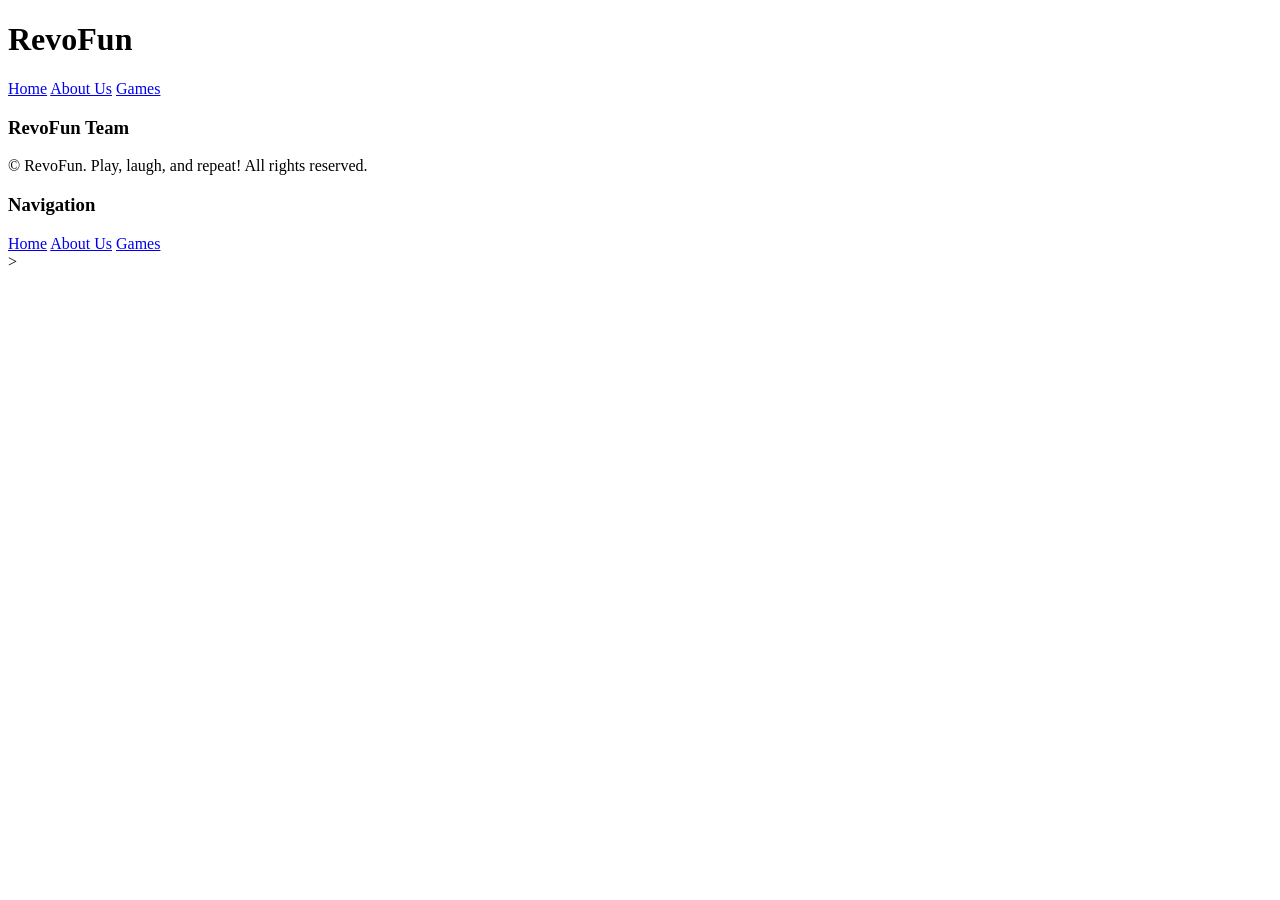
==== pages/about.html @ 5c5d7a34 "css on progress" ====
<!DOCTYPE html>
<html>
    <head>
        <meta charset="UTF-8">
        <meta name="viewport" content="width=device-width, initial-scale=1.0">
        <title>RevouFun</title>
        <!-- CSS -->
        <link rel="stylesheet" href="css/about.css">
    </head>
    <body>
        <header>
            <h1>RevoFun</h1>
            <nav>
                <a href="../index.html">Home</a>
                <a href="about.html">About Us</a>
                <a href="games.html">Games</a>
            </nav>
        </header>
        <main>

        </main>
        <footer>
            <div class="profile">
                <h3>RevoFun Team</h3>
                <a href=""></a>
                <i class="fa-brands fa-discord"></i>
                <a href=""></a>
                <i class="fa-brands fa-instagram"></i>
                <p>
                    &copy <span id="year"></span> RevoFun. Play, laugh, and repeat! All rights reserved.
                </p>
            </div>
            <div class="navigation">
                <h3>Navigation</h3>
                <a href="index.html">Home</a>
                <a href="pages/about.html">About Us</a>
                <a href="pages/games.html">Games</a>
            </div>
        </footer>
    </body>>
</html>
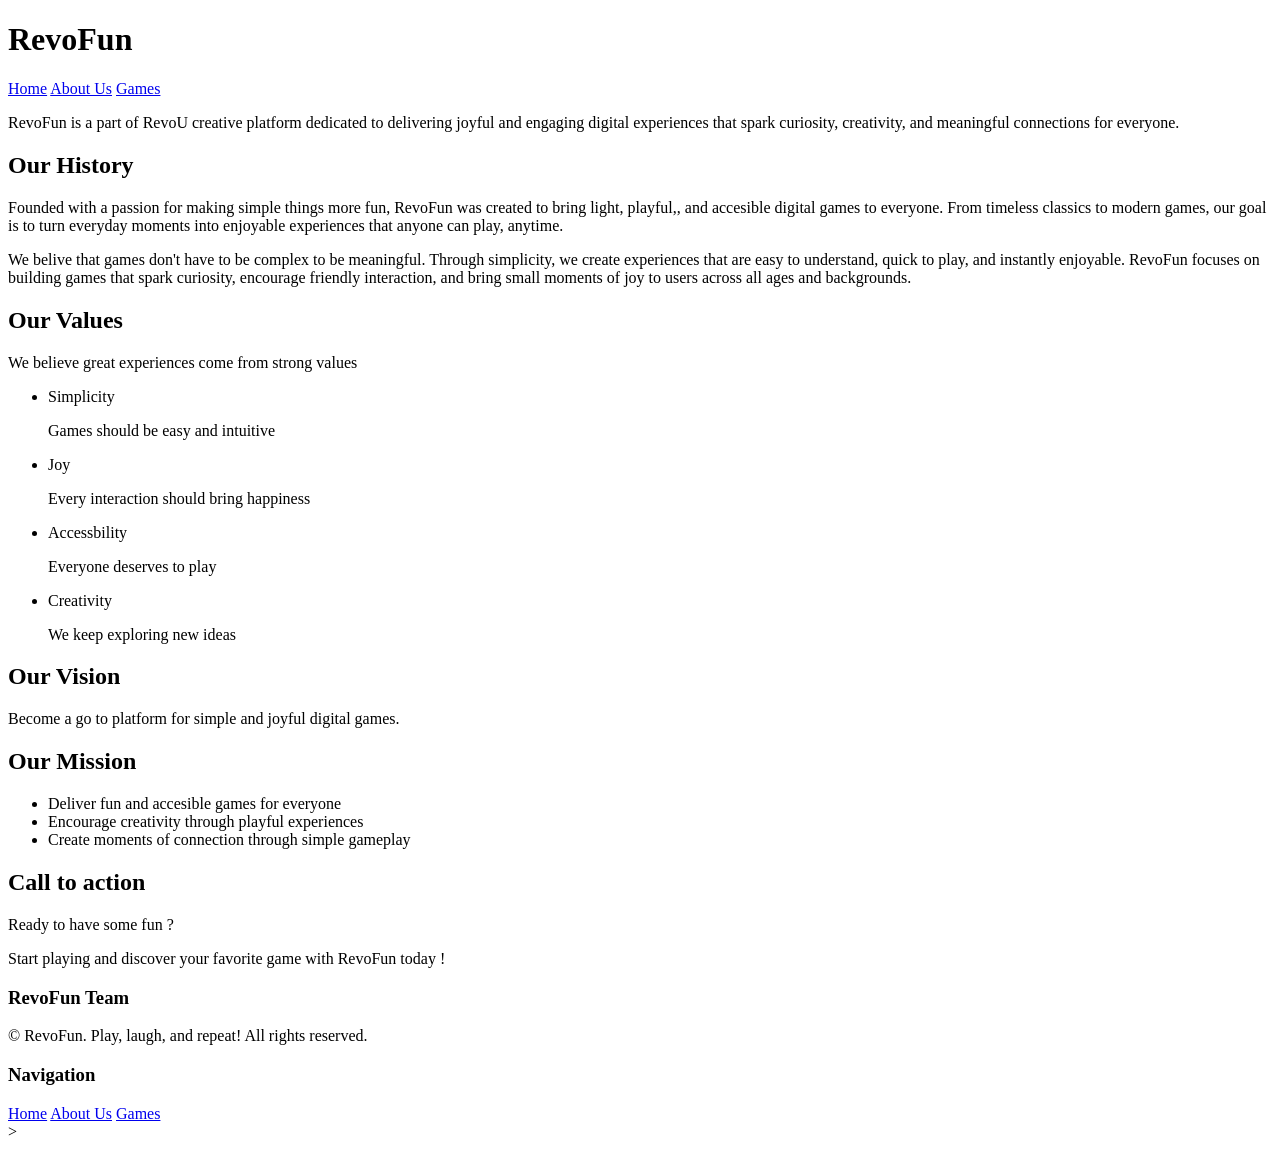
==== commit a2fe6da8: "html about completed" ====
--- a/pages/about.html
+++ b/pages/about.html
@@ -17,7 +17,57 @@
             </nav>
         </header>
         <main>
-
+            <section class="bio">
+                <p>
+                    RevoFun is a part of RevoU creative platform dedicated to delivering joyful and engaging digital experiences that spark curiosity, creativity, and meaningful connections for everyone.
+                </p>
+            </section>
+            <section class="history">
+                <h2> Our History </h2>
+                <p>
+                    Founded with a passion for making simple things more fun, RevoFun was created to bring light, playful,, and accesible digital games to everyone. From timeless classics to modern games, our goal is to turn everyday moments into enjoyable experiences that anyone can play, anytime.
+                </p>
+                <p>
+                    We belive that games don't have to be complex to be meaningful. Through simplicity, we create experiences that are easy to understand, quick to play, and instantly enjoyable. RevoFun focuses on building games that spark curiosity, encourage friendly interaction, and bring small moments of joy to users across all ages and backgrounds.
+                </p>
+            </section>
+            <section class="values">
+                <h2>Our Values</h2>
+                <p>We believe great experiences come from strong values</p>
+                <ul>
+                    <li>Simplicity</li>
+                    <p>Games should be easy and intuitive</p>
+                    <li>Joy</li>
+                    <p>Every interaction should bring happiness</p>
+                    <li>Accessbility</li>
+                    <p>Everyone deserves to play</p>
+                    <li>Creativity</li>
+                    <p>We keep exploring new ideas</p>
+                </ul>
+            </section>
+            <section class="vision">
+                <h2> Our Vision </h2>
+                <p> 
+                    Become a go to platform for simple and joyful digital games.
+                </p>
+            </section>
+            <section class="mission">
+                <h2>Our Mission</h2>
+                <ul>
+                    <li>Deliver fun and accesible games for everyone</li>
+                    <li>Encourage creativity through playful experiences</li>
+                    <li>Create moments of connection through simple gameplay</li>
+                </ul>
+            </section>
+            <section class="closing">
+                <h2>Call to action</h2>
+                <p>
+                    Ready to have some fun ?
+                </p>
+                <p>
+                    Start playing and discover your favorite game with RevoFun today !
+                </p>
+            </section>
         </main>
         <footer>
             <div class="profile">
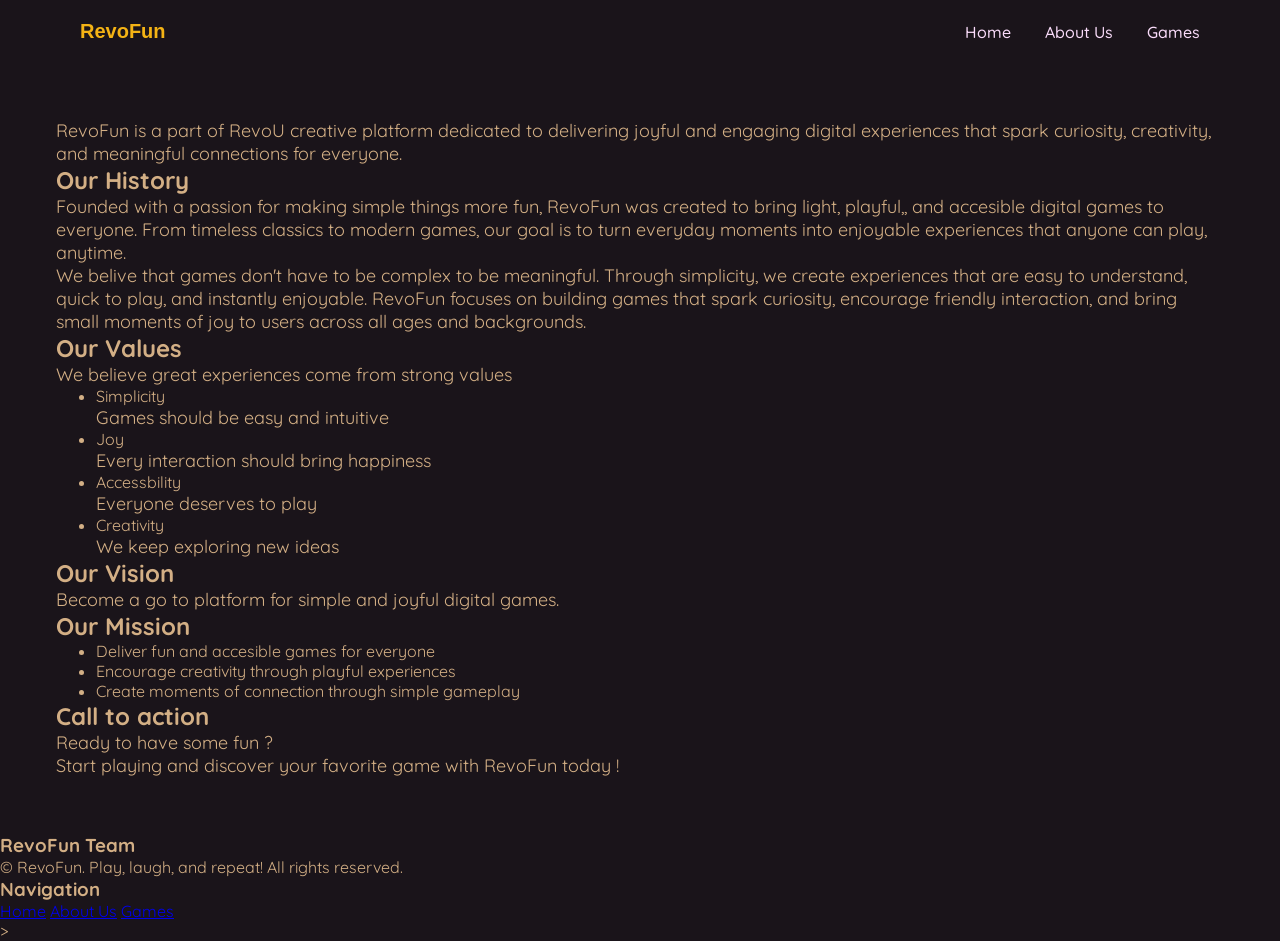
==== commit 4c506e4b: "hero section edited" ====
--- a/pages/about.html
+++ b/pages/about.html
@@ -5,7 +5,11 @@
         <meta name="viewport" content="width=device-width, initial-scale=1.0">
         <title>RevouFun</title>
         <!-- CSS -->
-        <link rel="stylesheet" href="css/about.css">
+        <link rel="stylesheet" href="../css/about.css">
+        <!-- FONTS -->
+         <link rel="preconnect" href="https://fonts.googleapis.com">
+        <link rel="preconnect" href="https://fonts.gstatic.com" crossorigin>
+        <link href="https://fonts.googleapis.com/css2?family=Quicksand:wght@300..700&display=swap" rel="stylesheet">
     </head>
     <body>
         <header>
--- a/css/about.css
+++ b/css/about.css
@@ -0,0 +1,2 @@
+@import url(base.css);
+
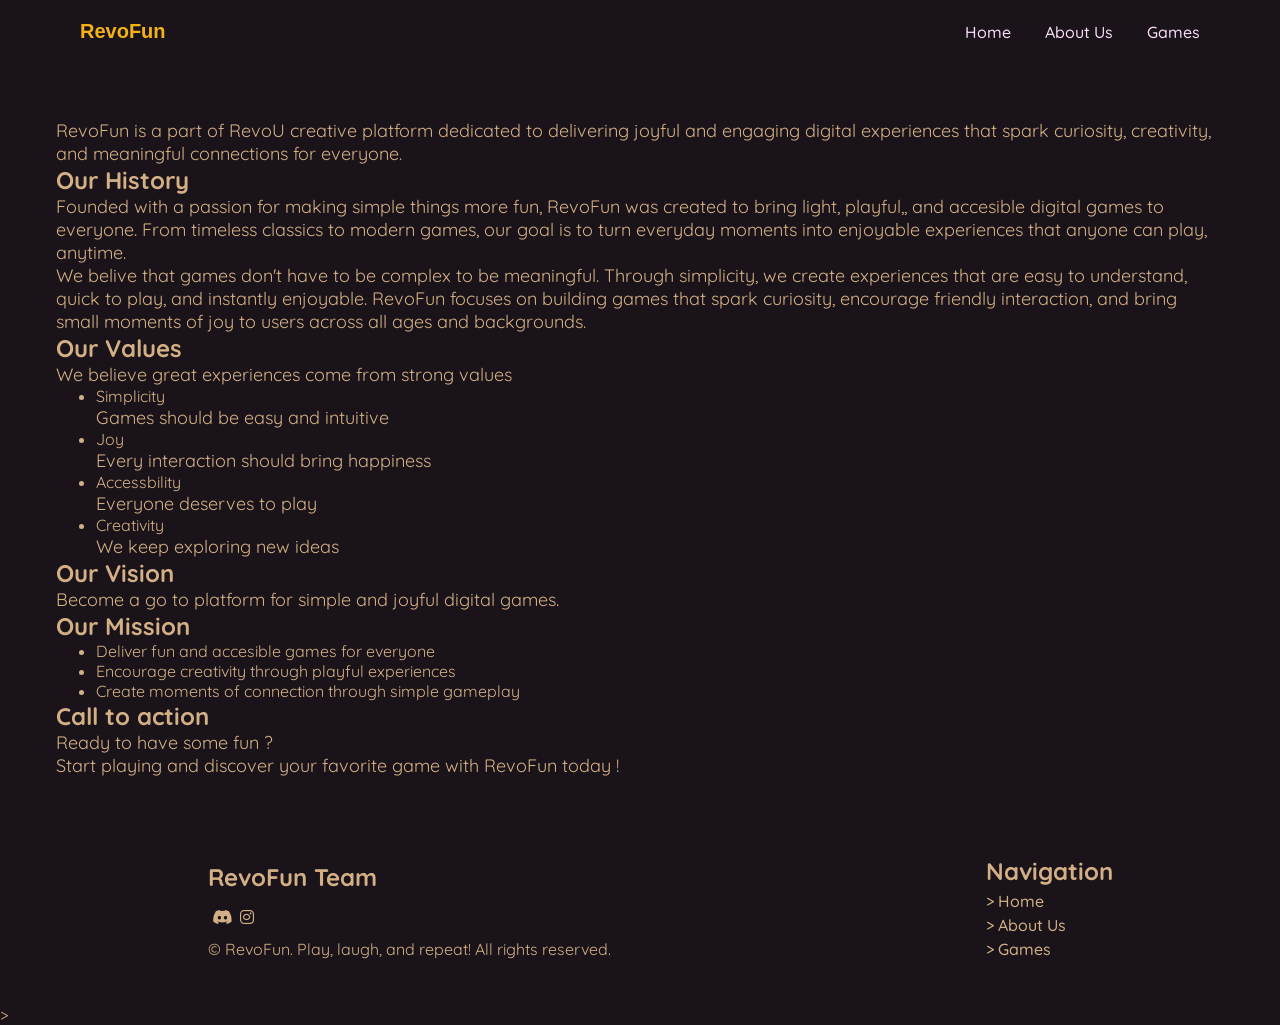
==== commit e96415fc: "progress css" ====
--- a/pages/about.html
+++ b/pages/about.html
@@ -6,6 +6,8 @@
         <title>RevouFun</title>
         <!-- CSS -->
         <link rel="stylesheet" href="../css/about.css">
+        <!-- icons -->
+        <link rel="stylesheet" href="https://cdnjs.cloudflare.com/ajax/libs/font-awesome/6.5.0/css/all.min.css">
         <!-- FONTS -->
          <link rel="preconnect" href="https://fonts.googleapis.com">
         <link rel="preconnect" href="https://fonts.gstatic.com" crossorigin>
@@ -86,7 +88,7 @@
             </div>
             <div class="navigation">
                 <h3>Navigation</h3>
-                <a href="index.html">Home</a>
+                <a href="../index.html">Home</a>
                 <a href="pages/about.html">About Us</a>
                 <a href="pages/games.html">Games</a>
             </div>
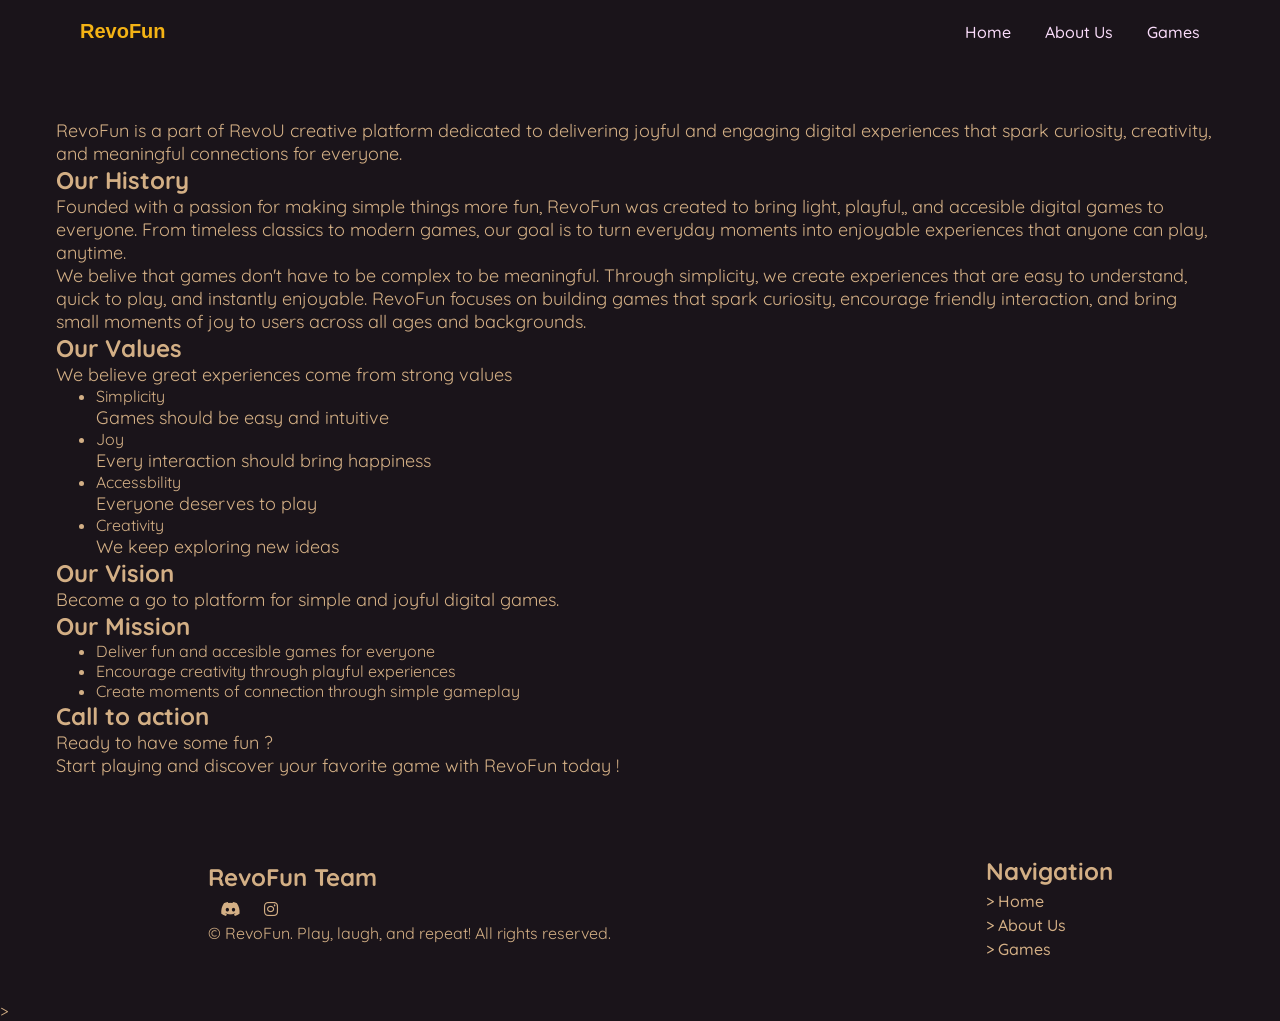
==== commit 03fc8aa0: "feat: rock, paper, scissors w/o js" ====
--- a/pages/about.html
+++ b/pages/about.html
@@ -78,10 +78,12 @@
         <footer>
             <div class="profile">
                 <h3>RevoFun Team</h3>
-                <a href=""></a>
-                <i class="fa-brands fa-discord"></i>
-                <a href=""></a>
-                <i class="fa-brands fa-instagram"></i>
+                <div class="socials">
+                    <a href=""></a>
+                        <i class="fa-brands fa-discord"></i>
+                    <a href=""></a>
+                        <i class="fa-brands fa-instagram"></i>
+                </div>
                 <p>
                     &copy <span id="year"></span> RevoFun. Play, laugh, and repeat! All rights reserved.
                 </p>
@@ -89,8 +91,8 @@
             <div class="navigation">
                 <h3>Navigation</h3>
                 <a href="../index.html">Home</a>
-                <a href="pages/about.html">About Us</a>
-                <a href="pages/games.html">Games</a>
+                <a href="about.html">About Us</a>
+                <a href="games.html">Games</a>
             </div>
         </footer>
     </body>>
--- a/css/about.css
+++ b/css/about.css
@@ -1,2 +1,3 @@
 @import url(base.css);
 
+
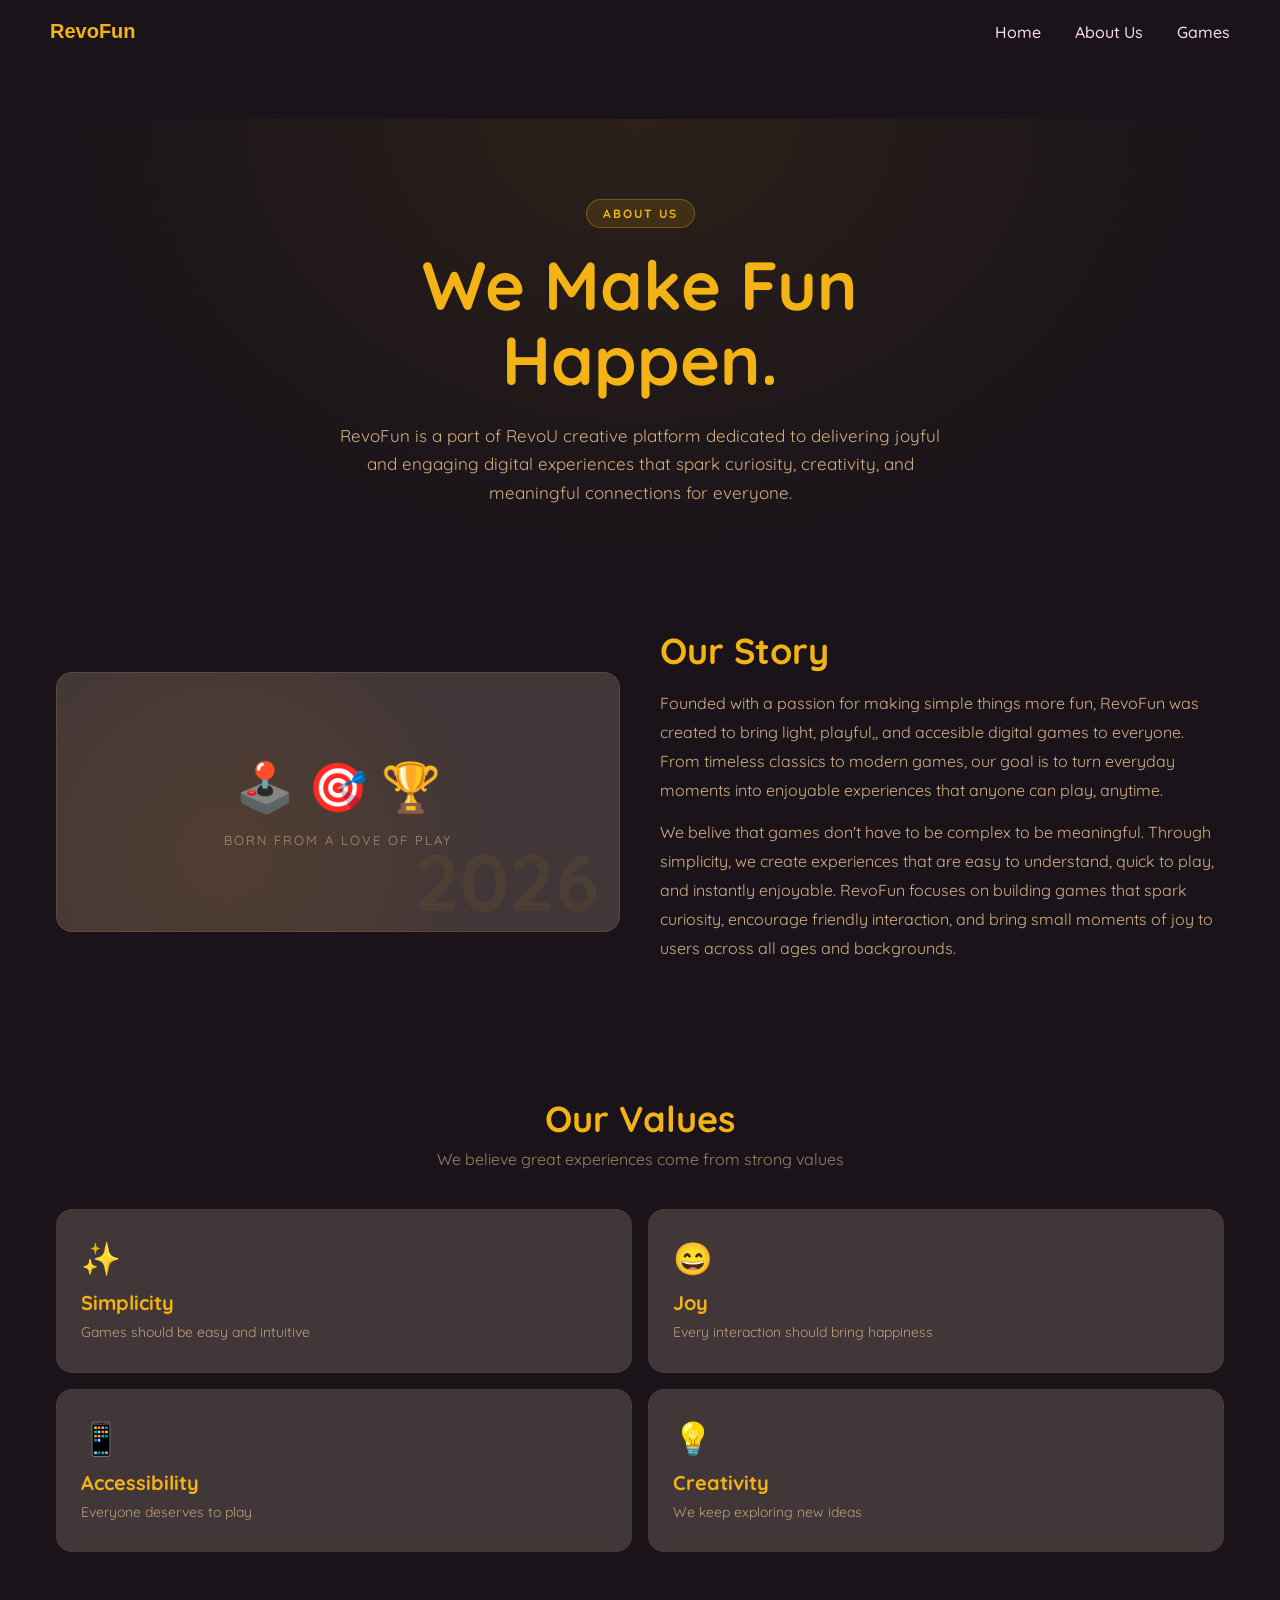
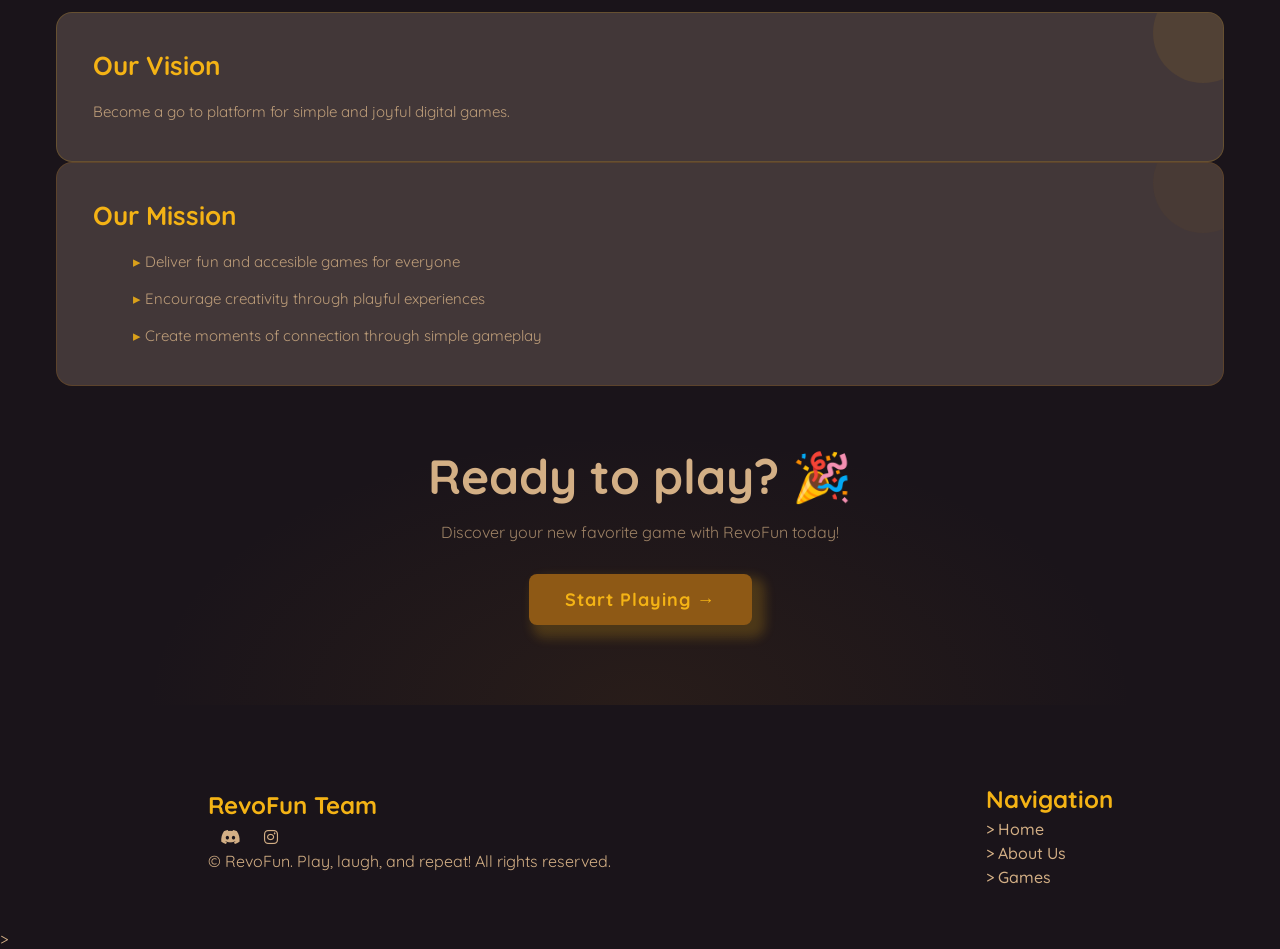
==== commit d65263d4: "add: aboutUs css and link to discord" ====
--- a/pages/about.html
+++ b/pages/about.html
@@ -9,7 +9,7 @@
         <!-- icons -->
         <link rel="stylesheet" href="https://cdnjs.cloudflare.com/ajax/libs/font-awesome/6.5.0/css/all.min.css">
         <!-- FONTS -->
-         <link rel="preconnect" href="https://fonts.googleapis.com">
+        <link rel="preconnect" href="https://fonts.googleapis.com">
         <link rel="preconnect" href="https://fonts.gstatic.com" crossorigin>
         <link href="https://fonts.googleapis.com/css2?family=Quicksand:wght@300..700&display=swap" rel="stylesheet">
     </head>
@@ -24,62 +24,81 @@
         </header>
         <main>
             <section class="bio">
+                <div class="tag">About Us</div>
+                <h2>We Make Fun<br>Happen.</h2>
                 <p>
                     RevoFun is a part of RevoU creative platform dedicated to delivering joyful and engaging digital experiences that spark curiosity, creativity, and meaningful connections for everyone.
                 </p>
             </section>
-            <section class="history">
-                <h2> Our History </h2>
-                <p>
-                    Founded with a passion for making simple things more fun, RevoFun was created to bring light, playful,, and accesible digital games to everyone. From timeless classics to modern games, our goal is to turn everyday moments into enjoyable experiences that anyone can play, anytime.
-                </p>
-                <p>
-                    We belive that games don't have to be complex to be meaningful. Through simplicity, we create experiences that are easy to understand, quick to play, and instantly enjoyable. RevoFun focuses on building games that spark curiosity, encourage friendly interaction, and bring small moments of joy to users across all ages and backgrounds.
-                </p>
+            <section class="story">
+                <div class="story-visual">
+                    <div class="emoji-stack">🕹️ 🎯 🏆</div>
+                    <p>Born from a love of play</p>
+                    <div class="year">2026</div>
+                </div>
+                <div class="story-text">
+                    <h2> Our Story </h2>
+                    <p>
+                        Founded with a passion for making simple things more fun, RevoFun was created to bring light, playful,, and accesible digital games to everyone. From timeless classics to modern games, our goal is to turn everyday moments into enjoyable experiences that anyone can play, anytime.
+                    </p>
+                    <p>
+                        We belive that games don't have to be complex to be meaningful. Through simplicity, we create experiences that are easy to understand, quick to play, and instantly enjoyable. RevoFun focuses on building games that spark curiosity, encourage friendly interaction, and bring small moments of joy to users across all ages and backgrounds.
+                    </p>
+                </div>
             </section>
             <section class="values">
                 <h2>Our Values</h2>
                 <p>We believe great experiences come from strong values</p>
-                <ul>
-                    <li>Simplicity</li>
-                    <p>Games should be easy and intuitive</p>
-                    <li>Joy</li>
-                    <p>Every interaction should bring happiness</p>
-                    <li>Accessbility</li>
-                    <p>Everyone deserves to play</p>
-                    <li>Creativity</li>
-                    <p>We keep exploring new ideas</p>
-                </ul>
+                <div class="values-grid">
+                    <div class="values-card">
+                        <span class="icon">✨</span>
+                        <h3>Simplicity</h3>
+                        <p>Games should be easy and intuitive</p>
+                    </div>
+                    <div class="values-card">
+                        <span class="icon">😄</span>
+                        <h3>Joy</h3>
+                        <p>Every interaction should bring happiness</p>
+                    </div>
+                    <div class="values-card">
+                        <span class="icon">📱</span>
+                        <h3>Accessibility</h3>
+                        <p>Everyone deserves to play</p>
+                    </div>
+                    <div class="values-card">
+                        <span class="icon">💡</span>
+                        <h3>Creativity</h3>
+                        <p>We keep exploring new ideas</p>
+                    </div>
+                </div>
             </section>
-            <section class="vision">
-                <h2> Our Vision </h2>
-                <p> 
-                    Become a go to platform for simple and joyful digital games.
-                </p>
-            </section>
-            <section class="mission">
-                <h2>Our Mission</h2>
-                <ul>
-                    <li>Deliver fun and accesible games for everyone</li>
-                    <li>Encourage creativity through playful experiences</li>
-                    <li>Create moments of connection through simple gameplay</li>
-                </ul>
+            <section class="vm">
+                <div class="vm-box vision">
+                    <h2> Our Vision </h2>
+                    <p> 
+                        Become a go to platform for simple and joyful digital games.
+                    </p>
+                </div>
+                <div class="vm-box mission">
+                    <h2>Our Mission</h2>
+                    <ul>
+                        <li>Deliver fun and accesible games for everyone</li>
+                        <li>Encourage creativity through playful experiences</li>
+                        <li>Create moments of connection through simple gameplay</li>
+                    </ul>
+                </div>
             </section>
             <section class="closing">
-                <h2>Call to action</h2>
-                <p>
-                    Ready to have some fun ?
-                </p>
-                <p>
-                    Start playing and discover your favorite game with RevoFun today !
-                </p>
+                <h2>Ready to play? 🎉</h2>
+                <p>Discover your new favorite game with RevoFun today!</p>
+                <a href="games.html" class="closing-btn">Start Playing →</a>
             </section>
         </main>
         <footer>
             <div class="profile">
                 <h3>RevoFun Team</h3>
                 <div class="socials">
-                    <a href=""></a>
+                    <a href="https://discord.gg/PG6EAv7Fv5"></a>
                         <i class="fa-brands fa-discord"></i>
                     <a href=""></a>
                         <i class="fa-brands fa-instagram"></i>
--- a/css/about.css
+++ b/css/about.css
@@ -1,3 +1,325 @@
 @import url(base.css);
 
-
+.bio {
+    text-align: center;
+    padding: 80px 40px 60px;
+    position: relative;
+    overflow: hidden;
+}
+
+.bio::before {
+    content: '';
+    position: absolute;
+    inset: 0;
+    background: radial-gradient(ellipse at 50% 0%, rgba(244, 179, 21, 0.08) 0%, transparent 70%);
+    pointer-events: none;
+}
+
+.bio .tag {
+    display: inline-block;
+    background: rgba(244, 179, 21, 0.12);
+    color: var(--yellow);
+    font-size: 12px;
+    font-weight: 700;
+    letter-spacing: 2px;
+    text-transform: uppercase;
+    padding: 6px 16px;
+    border-radius: 100px;
+    margin-bottom: 20px;
+    border: 1px solid rgba(244, 179, 21, 0.3);
+}
+
+.bio h2 {
+    font-size: clamp(36px, 6vw, 68px);
+    font-weight: 700;
+    line-height: 1.1;
+    margin-bottom: 24px;
+    color: var(--yellow);
+}
+
+.bio p {
+    max-width: 600px;
+    margin: 0 auto;
+    color: var(--cream);
+    font-size: 17px;
+    line-height: 1.7;
+}
+
+.story {
+    display: grid;
+    grid-template-columns: 1fr 1fr;
+    gap: 40px;
+    padding: 60px 0;
+    align-items: center;
+}
+
+.story-visual {
+    background: var(--grey);
+    border-radius: 16px;
+    padding: 40px;
+    display: flex;
+    flex-direction: column;
+    align-items: center;
+    justify-content: center;
+    gap: 16px;
+    border: 1px solid rgba(244, 179, 21, 0.15);
+    position: relative;
+    overflow: hidden;
+    min-height: 260px;
+}
+
+.story-visual::after {
+    content: '';
+    position: absolute;
+    inset: 0;
+    background: radial-gradient(circle at 30% 70%, rgba(142, 89, 21, 0.2), transparent 60%);
+    pointer-events: none;
+}
+
+.story-visual .year {
+    font-size: 80px;
+    font-weight: 700;
+    color: rgba(244, 179, 21, 0.06);
+    position: absolute;
+    bottom: 10px;
+    right: 20px;
+    line-height: 1;
+}
+
+.story-visual .emoji-stack {
+    font-size: 48px;
+    z-index: 1;
+}
+
+.story-visual p {
+    font-size: 13px;
+    color: var(--cream);
+    text-transform: uppercase;
+    letter-spacing: 2px;
+    z-index: 1;
+    opacity: 0.7;
+}
+
+.story-text h2 {
+    font-size: 36px;
+    font-weight: 700;
+    color: var(--yellow);
+    margin-bottom: 16px;
+}
+
+.story-text p {
+    color: var(--cream);
+    line-height: 1.8;
+    margin-bottom: 14px;
+    font-size: 16px;
+}
+
+.values {
+    padding: 60px 0;
+}
+
+.values > h2 {
+    font-size: 36px;
+    font-weight: 700;
+    color: var(--yellow);
+    text-align: center;
+    margin-bottom: 8px;
+}
+
+.values > p {
+    color: var(--cream);
+    opacity: 0.7;
+    text-align: center;
+    margin-bottom: 40px;
+    font-size: 16px;
+}
+
+.values-grid {
+    display: grid;
+    grid-template-columns: repeat(2, minmax(200px, 1fr));
+    gap: 16px;
+}
+
+.values-card {
+    background: var(--grey);
+    border-radius: 16px;
+    padding: 28px 24px;
+    border: 1px solid rgba(142, 89, 21, 0.1);
+    transition: transform 0.25s, border-color 0.25s, box-shadow 0.25s;
+    cursor: default;
+}
+
+.values-card:hover{
+    transform: translateY(-6px);
+    border-color: rgba(244, 179, 21, 0.4);
+    box-shadow: 0 8px 24px rgba(244, 179, 21, 0.1)
+}
+
+.values-card .icon {
+    font-size: 32px;
+    margin-bottom: 12px;
+    display: block;
+}
+
+.values-card h3 {
+    font-size: 20px;
+    font-weight: 700;
+    color: var(--yellow);
+    margin-bottom: 6px;
+}
+
+.values-card p {
+    color: var(--cream);
+    font-size: 14px;
+    line-height: 1.6;
+    opacity: 0.85;
+}
+
+
+.vissionMission {
+    display: grid;
+    grid-template-columns: 1fr 1fr;
+    gap: 24px;
+    padding: 20px 0 60px;
+}
+
+.vm-box {
+    background: var(--grey);
+    border-radius: 16px;
+    padding: 36px;
+    border: 1px solid rgba(211, 175, 133, 0.1);
+    position: relative;
+    overflow: hidden;
+    transition: box-shadow 0.25s;
+}
+
+.vm-box:hover {
+    box-shadow: 0 8px 32px rgba(244, 179, 21, 0.08);
+}
+
+.vm-box::before {
+    content: '';
+    position: absolute;
+    top: -30px;
+    right: -30px;
+    width: 100px;
+    height: 100px;
+    border-radius: 50%;
+    opacity: 0.08;
+}
+
+.vm-box.vision {
+    border-color: rgba(244, 179, 21, 0.2);
+}
+
+.vm-box.vision::before {
+    background: var(--yellow);
+}
+
+.vm-box.mission {
+    border-color: rgba(142, 89, 21, 0.35);
+}
+
+.vm-box.mission::before {
+    background: var(--brown);
+}
+
+.vm-box h2 {
+    font-size: 26px;
+    font-weight: 700;
+    margin-bottom: 16px;
+}
+
+.vm-box.vision h2 {
+    color: var(--yellow);
+}
+
+.vm-box.mission h2 {
+    color: var(--yellow);
+}
+
+.vm-box p,
+.vm-box li {
+    color: var(--cream);
+    font-size: 15px;
+    line-height: 1.8;
+    opacity: 0.85;
+}
+
+.vm-box ul {
+    list-style: none;
+    display: flex;
+    flex-direction: column;
+    gap: 10px;
+}
+
+.vm-box ul li::before {
+    content: '▸ ';
+    color: var(--yellow);
+}
+
+/* closing */
+.closing {
+    text-align: center;
+    padding: 60px 40px 80px;
+    position: relative;
+    overflow: hidden;
+}
+
+.closing::before {
+    content: '';
+    position: absolute;
+    inset: 0;
+    background: radial-gradient(ellipse at 50% 100%, rgba(142, 89, 21, 0.12), transparent 60%);
+    pointer-events: none;
+}
+
+.closing h2 {
+    font-size: clamp(28px, 4vw, 48px);
+    font-weight: 700;
+    margin-bottom: 16px;
+    color: var(--cream);
+    position: relative;
+}
+
+.closing p {
+    color: var(--cream);
+    opacity: 0.7;
+    font-size: 16px;
+    margin-bottom: 32px;
+    position: relative;
+}
+
+.closing-btn {
+    display: inline-block;
+    background: var(--brown);
+    color: var(--yellow);
+    font-size: 18px;
+    font-weight: 700;
+    padding: 14px 36px;
+    border-radius: 8px;
+    text-decoration: none;
+    letter-spacing: 1px;
+    transition: background 0.2s, transform 0.2s, box-shadow 0.2s;
+    box-shadow: 8px 8px 11px 5px rgba(244, 179, 21, 0.2);
+    position: relative;
+}
+
+.closing-btn:hover {
+    background: var(--oldyellow);
+    color: var(--brown);
+    transform: scale(1.04);
+    box-shadow: 8px 8px 20px 5px rgba(244, 179, 21, 0.35);
+}
+
+/* ── SCROLL REVEAL ── */
+.reveal {
+    opacity: 0;
+    transform: translateY(30px);
+    transition: opacity 0.6s ease, transform 0.6s ease;
+}
+
+.reveal.visible {
+    opacity: 1;
+    transform: translateY(0);
+}
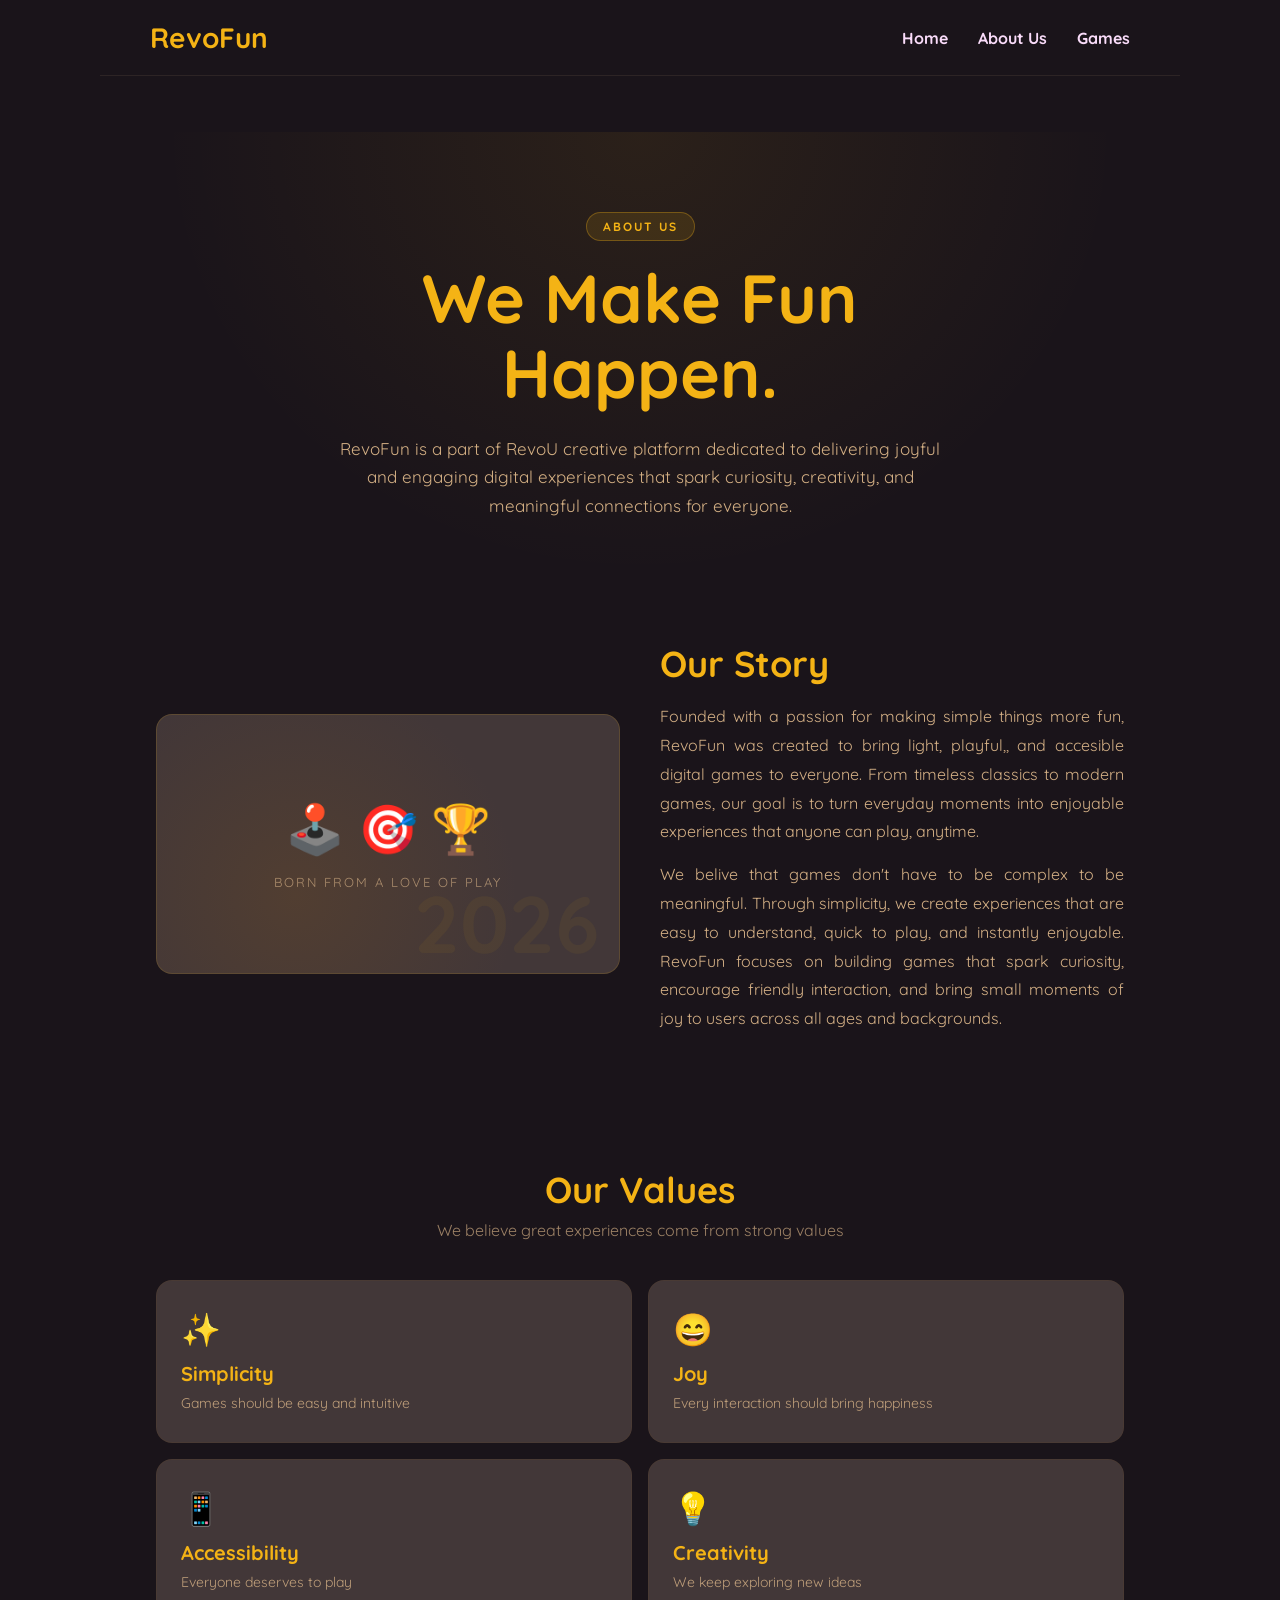
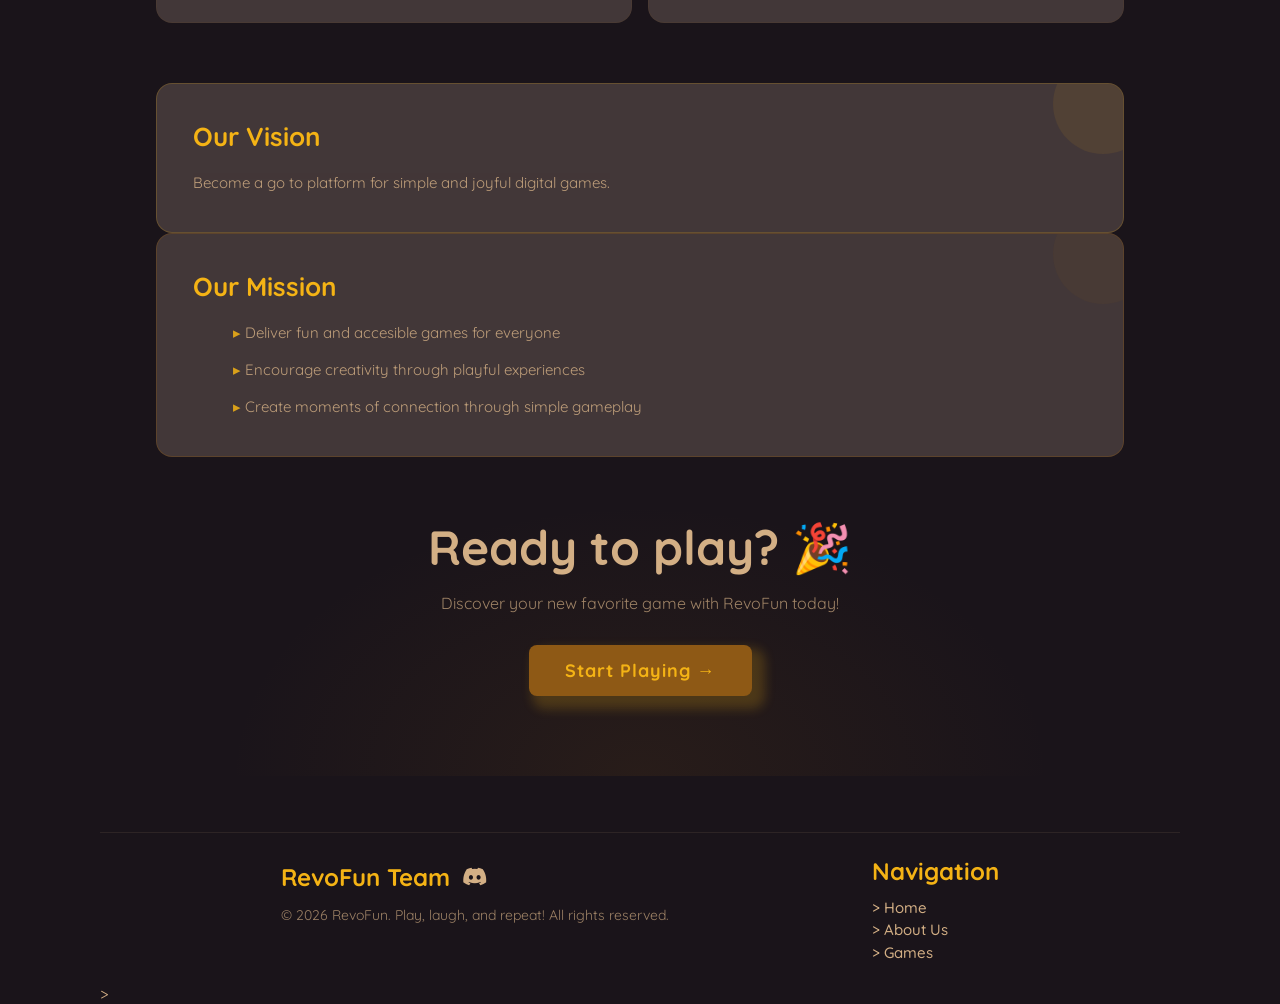
==== commit 4603ce05: "finalized w/o readme" ====
--- a/pages/about.html
+++ b/pages/about.html
@@ -96,12 +96,11 @@
         </main>
         <footer>
             <div class="profile">
-                <h3>RevoFun Team</h3>
                 <div class="socials">
-                    <a href="https://discord.gg/PG6EAv7Fv5"></a>
+                    <h3>RevoFun Team</h3>
+                    <a href="https://discord.gg/PG6EAv7Fv5">
                         <i class="fa-brands fa-discord"></i>
-                    <a href=""></a>
-                        <i class="fa-brands fa-instagram"></i>
+                    </a>
                 </div>
                 <p>
                     &copy <span id="year"></span> RevoFun. Play, laugh, and repeat! All rights reserved.
@@ -114,5 +113,8 @@
                 <a href="games.html">Games</a>
             </div>
         </footer>
+        <script>
+            document.getElementById("year").textContent = new Date().getFullYear();
+        </script>
     </body>>
 </html>
--- a/css/about.css
+++ b/css/about.css
@@ -112,6 +112,7 @@
     line-height: 1.8;
     margin-bottom: 14px;
     font-size: 16px;
+    text-align: justify;
 }
 
 .values {
@@ -312,14 +313,34 @@
     box-shadow: 8px 8px 20px 5px rgba(244, 179, 21, 0.35);
 }
 
-/* ── SCROLL REVEAL ── */
-.reveal {
-    opacity: 0;
-    transform: translateY(30px);
-    transition: opacity 0.6s ease, transform 0.6s ease;
-}
-
-.reveal.visible {
-    opacity: 1;
-    transform: translateY(0);
+@media screen and (min-width: 768px) {
+    body {
+        margin-left: 100px;
+        margin-right: 100px;
+    }
+}
+@media screen and (max-width: 768px) {
+    .bio {
+        padding: 60px 20px 40px;
+    }
+
+    .story {
+        grid-template-columns: 1fr;
+    }
+
+    .story-visual {
+        min-height: 180px;
+    }
+
+    .story-text h2 {
+        text-align: center;
+    }
+
+    .vm {
+        grid-template-columns: 1fr;
+    }
+
+    .closing {
+        padding: 40px 20px 60px;
+    }
 }
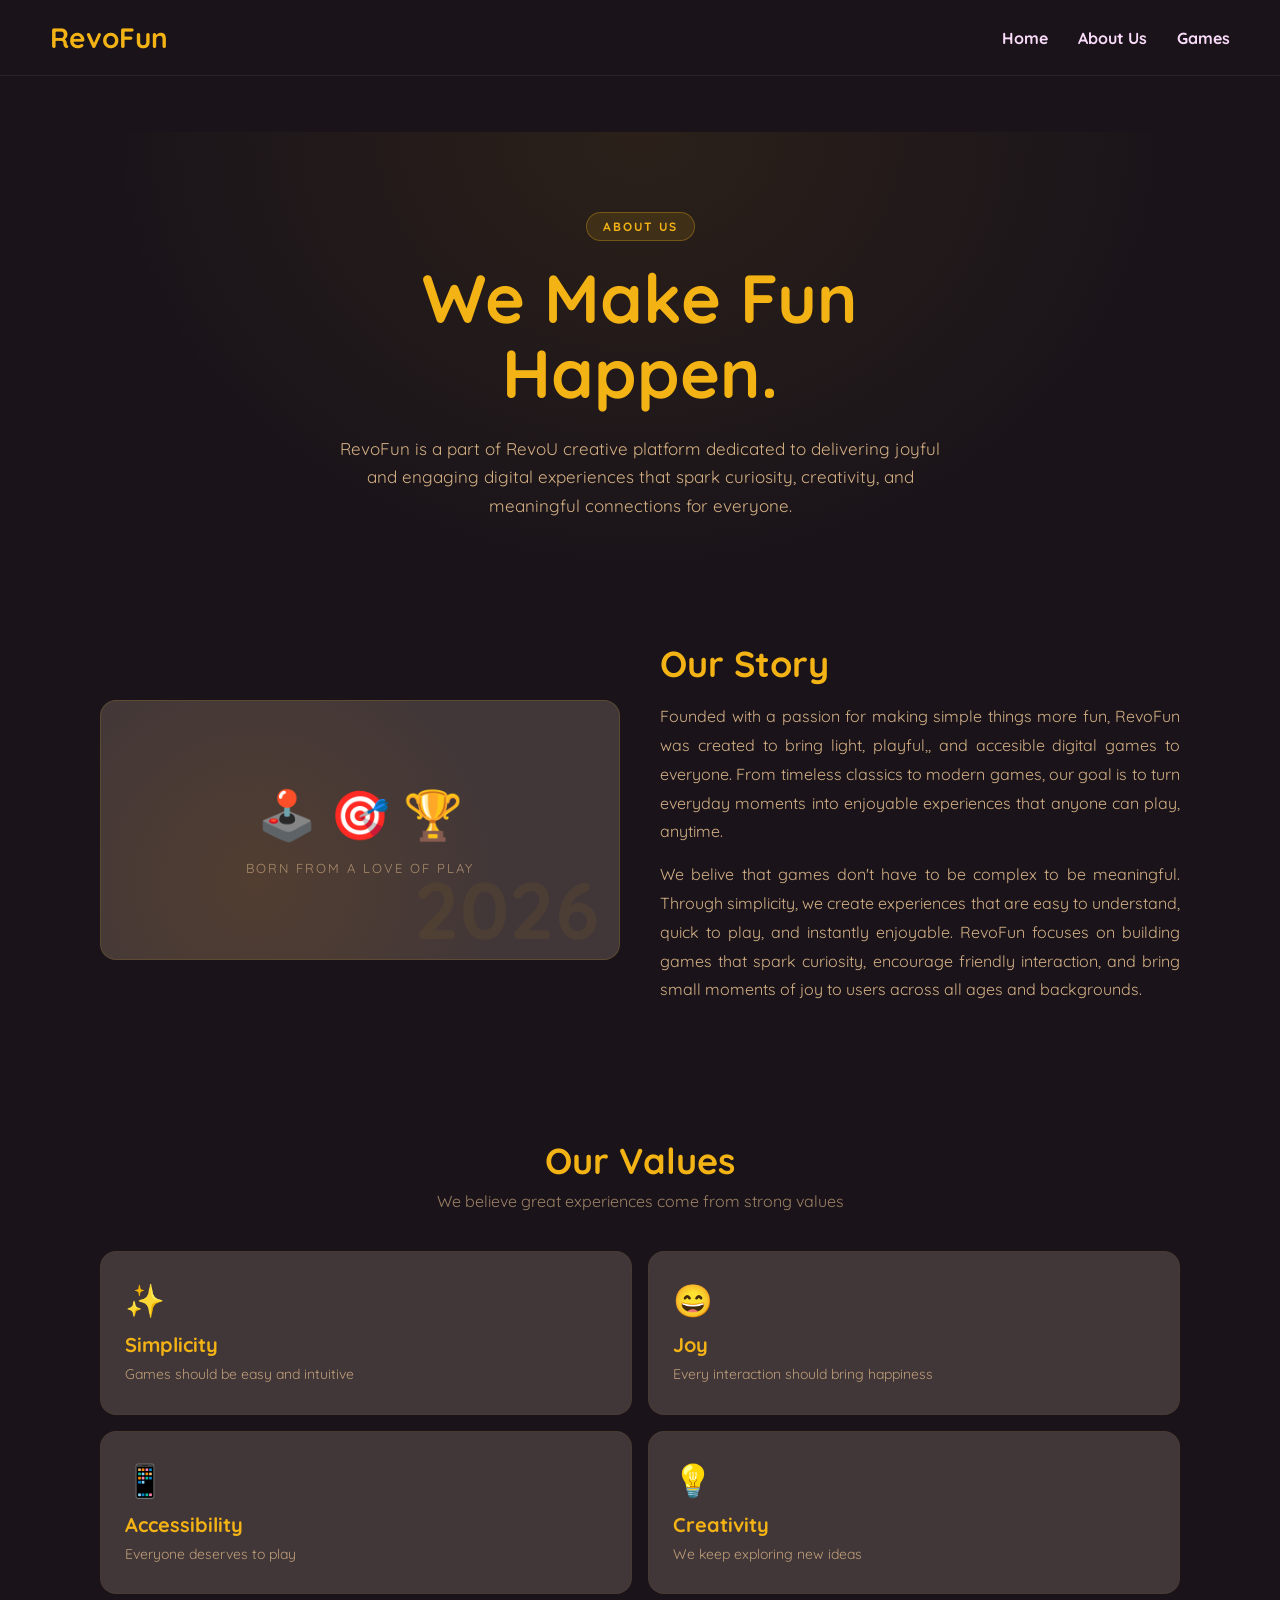
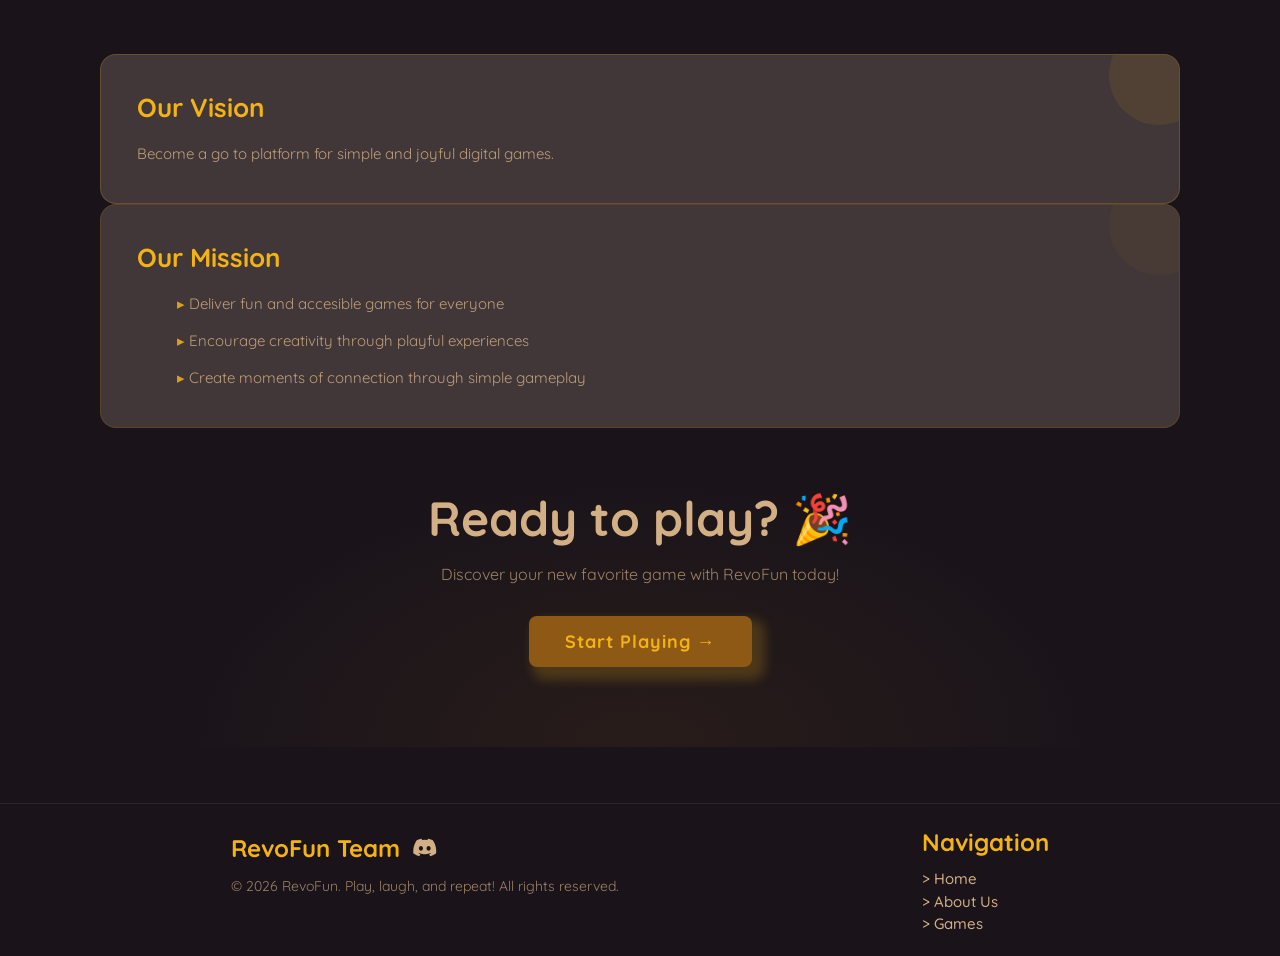
==== commit 3be38168: "bug fixes" ====
--- a/pages/about.html
+++ b/pages/about.html
@@ -116,5 +116,5 @@
         <script>
             document.getElementById("year").textContent = new Date().getFullYear();
         </script>
-    </body>>
+    </body>
 </html>
--- a/css/about.css
+++ b/css/about.css
@@ -137,7 +137,7 @@
 
 .values-grid {
     display: grid;
-    grid-template-columns: repeat(2, minmax(200px, 1fr));
+    grid-template-columns: repeat(2, minmax(150px, 1fr));
     gap: 16px;
 }
 
@@ -314,7 +314,7 @@
 }
 
 @media screen and (min-width: 768px) {
-    body {
+    main {
         margin-left: 100px;
         margin-right: 100px;
     }
